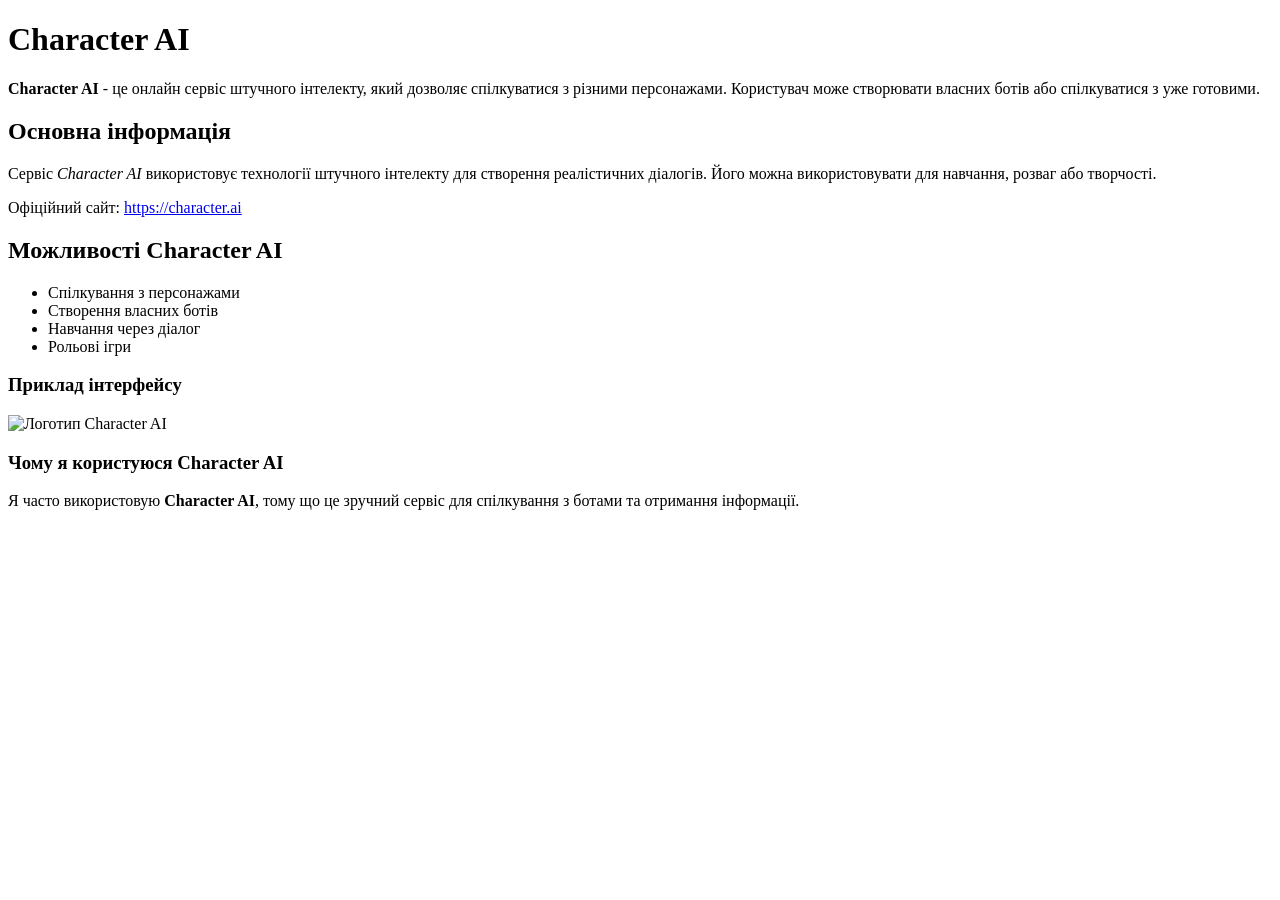
==== templates/CharacterAI.html @ dfeb106b "I made practical work 1 - wrote first html file" ====
<!DOCTYPE html>
<html lang="uk">
<head>
<meta charset="UTF-8">
<meta name="viewport" content="width=device-width, initial-scale=1.0">
<title>Character AI - Програмний продукт</title>
</head>

<body>

<div>

<div>
<h1>Character AI</h1>

<p>
<b>Character AI</b> - це онлайн сервіс штучного інтелекту, який дозволяє
спілкуватися з різними персонажами. Користувач може створювати власних
ботів або спілкуватися з уже готовими.
</p>
</div>


<div>
<h2>Основна інформація</h2>

<p>
Сервіс <i>Character AI</i> використовує технології штучного інтелекту
для створення реалістичних діалогів. Його можна використовувати для
навчання, розваг або творчості.
</p>

<p>
Офіційний сайт:
<a href="https://character.ai" target="_blank">
https://character.ai
</a>
</p>
</div>


<div>
<h2>Можливості Character AI</h2>

<ul>
<li>Спілкування з персонажами</li>
<li>Створення власних ботів</li>
<li>Навчання через діалог</li>
<li>Рольові ігри</li>
</ul>
</div>


<div>
<h3>Приклад інтерфейсу</h3>

<img src="https://encrypted-tbn0.gstatic.com/images?q=tbn:ANd9GcStigmirhbvZqI-ZvjhUs0ztf9SiREyzCLTjA&s"
alt="Логотип Character AI"
width="300">
</div>


<div>
<h3>Чому я користуюся Character AI</h3>

<p>
Я часто використовую <b>Character AI</b>, тому що це зручний сервіс
для спілкування з ботами та отримання інформації.
</p>
</div>

</div>

</body>
</html>
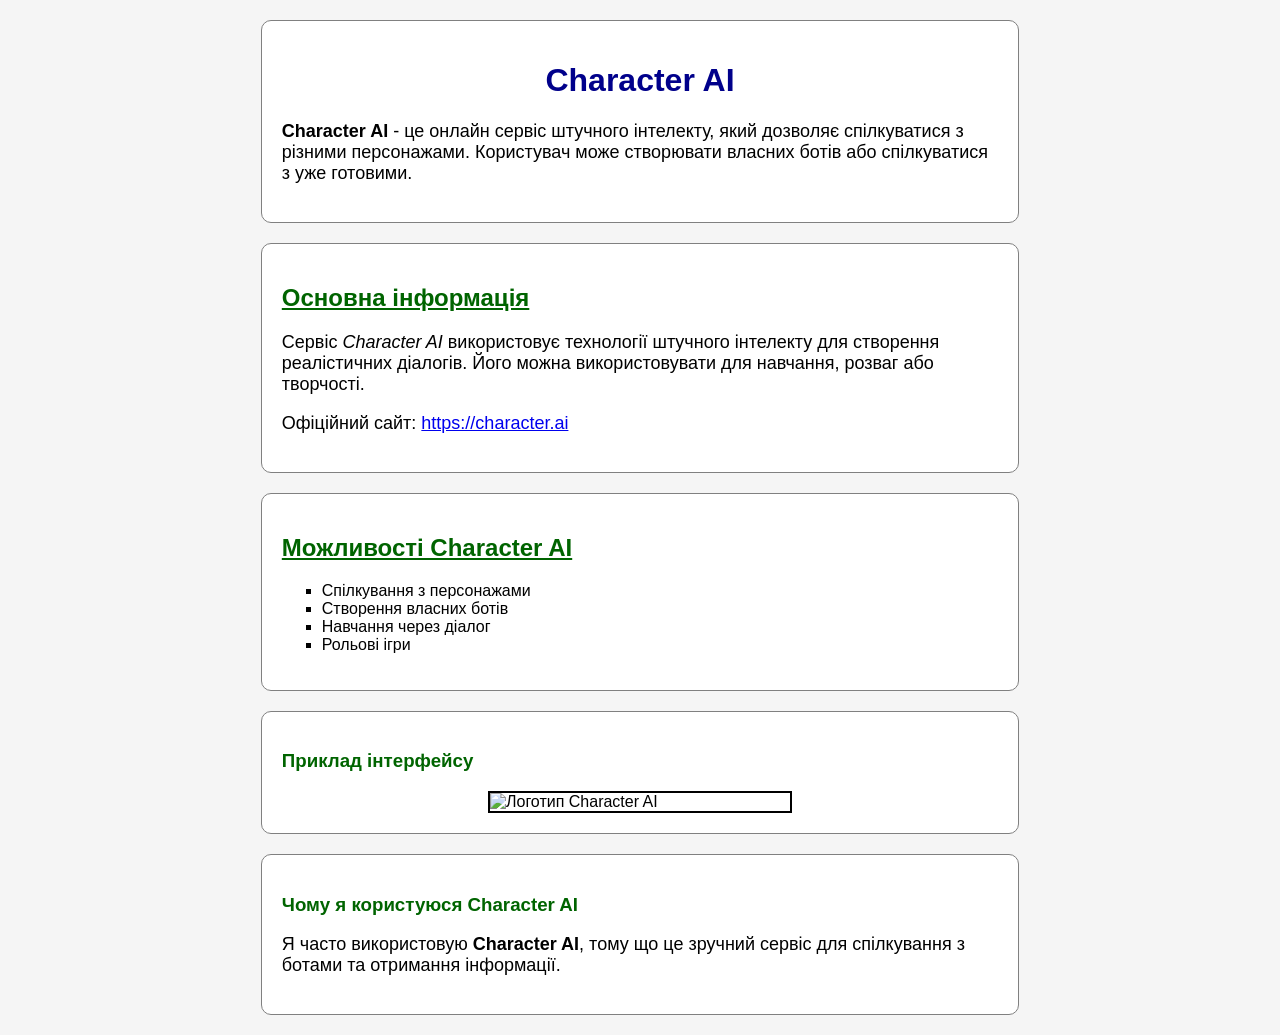
==== commit 7f25271d: "p-work-2" ====
--- a/templates/CharacterAI.html
+++ b/templates/CharacterAI.html
@@ -4,14 +4,34 @@
 <meta charset="UTF-8">
 <meta name="viewport" content="width=device-width, initial-scale=1.0">
 <title>Character AI - Програмний продукт</title>
+
+<link rel="stylesheet" href="style.css"> <!-- зовнішній CSS -->
+
+<style>
+/* внутрішньій CSS */
+
+h1 {
+    text-align: center;
+}
+
+.section p {
+    font-size: 18px;
+}
+
+img[alt] {
+    border: 2px solid black;
+}
+
+</style>
+
 </head>
 
 <body>
 
-<div>
+<div id="container">
 
-<div>
-<h1>Character AI</h1>
+<div class="section">
+<h1 style="color: darkblue;">Character AI</h1> <!-- лінійний CSS -->
 
 <p>
 <b>Character AI</b> - це онлайн сервіс штучного інтелекту, який дозволяє
@@ -21,7 +41,7 @@
 </div>
 
 
-<div>
+<div class="section">
 <h2>Основна інформація</h2>
 
 <p>
@@ -39,7 +59,7 @@
 </div>
 
 
-<div>
+<div class="section">
 <h2>Можливості Character AI</h2>
 
 <ul>
@@ -51,7 +71,7 @@
 </div>
 
 
-<div>
+<div class="section">
 <h3>Приклад інтерфейсу</h3>
 
 <img src="https://encrypted-tbn0.gstatic.com/images?q=tbn:ANd9GcStigmirhbvZqI-ZvjhUs0ztf9SiREyzCLTjA&s"
@@ -60,7 +80,7 @@
 </div>
 
 
-<div>
+<div class="section">
 <h3>Чому я користуюся Character AI</h3>
 
 <p>
--- a/templates/style.css
+++ b/templates/style.css
@@ -0,0 +1,114 @@
+/* формат. тексту: */
+
+body {
+    font-family: Arial, sans-serif;
+    background-color: #f5f5f5;
+}
+
+h2, h3 {
+    color: darkgreen;
+}
+
+/* декор. оформленя */
+
+.section {
+    background-color: white;
+    border: 1px solid gray;
+    border-radius: 10px;
+}
+
+/* розміри, відступи */
+
+#container {
+    width: 80%;
+    margin: auto;
+}
+
+.section {
+    padding: 20px;
+    margin: 20px 0;
+}
+
+/* керування потоком документа */
+
+ul li {
+    list-style-type: square;
+}
+
+/* позиціонування */
+
+img {
+    display: block;
+    margin: auto;
+}
+
+/* комбінований селектор */
+
+.section h2 {
+    text-decoration: underline;
+}
+
+/* анімація */
+
+h1 {
+    animation: fade 3s infinite alternate;
+}
+
+@keyframes fade {
+    from {opacity: 0.5;}
+    to {opacity: 1;}
+}
+
+
+/* Extra small devices (phones, 600px and down) */
+@media only screen and (max-width: 600px) {
+
+#container {
+    width: 95%;
+}
+
+img {
+    width: 100%;
+}
+
+}
+
+
+/* Small devices (600px and up) */
+@media only screen and (min-width: 600px) {
+
+#container {
+    width: 90%;
+}
+
+}
+
+
+/* Medium devices (768px and up) */
+@media only screen and (min-width: 768px) {
+
+#container {
+    width: 80%;
+}
+
+}
+
+
+/* Large devices (992px and up) */
+@media only screen and (min-width: 992px) {
+
+#container {
+    width: 70%;
+}
+
+}
+
+
+/* Extra large devices (1200px and up) */
+@media only screen and (min-width: 1200px) {
+
+#container {
+    width: 60%;
+}
+
+}
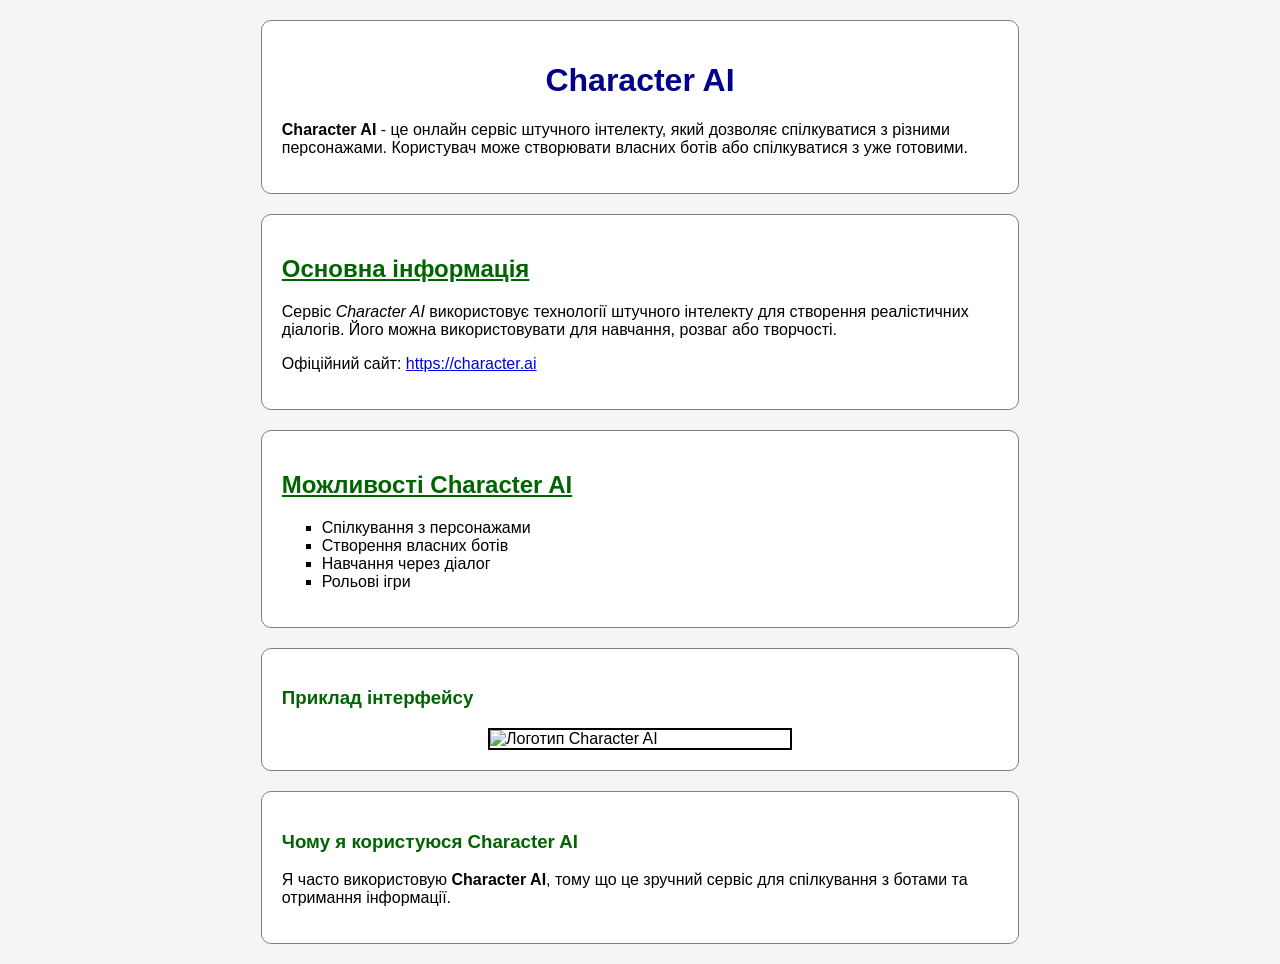
==== commit c96c7bfb: "p-work-2" ====
--- a/templates/CharacterAI.html
+++ b/templates/CharacterAI.html
@@ -5,21 +5,101 @@
 <meta name="viewport" content="width=device-width, initial-scale=1.0">
 <title>Character AI - Програмний продукт</title>
 
-<link rel="stylesheet" href="style.css"> <!-- зовнішній CSS -->
+<style>
+/* внутрішній CSS */
 
-<style>
-/* внутрішньій CSS */
+/* форматування тексту */
+body {
+    font-family: Arial, sans-serif;
+    background-color: #f5f5f5;
+}
 
 h1 {
     text-align: center;
+    animation: fade 3s infinite alternate;
 }
 
-.section p {
-    font-size: 18px;
+h2, h3 {
+    color: darkgreen;
 }
 
-img[alt] {
+/* декоративне оформлення */
+.section {
+    background-color: white;
+    border: 1px solid gray;
+    border-radius: 10px;
+}
+
+/* розміри і відступи */
+#container {
+    width: 80%;
+    margin: auto;
+}
+
+.section {
+    padding: 20px;
+    margin: 20px 0;
+}
+
+/* керування потоком документа */
+ul li {
+    list-style-type: square;
+}
+
+/* позиціонування */
+img {
+    display: block;
+    margin: auto;
     border: 2px solid black;
+}
+
+/* комбінований селектор */
+.section h2 {
+    text-decoration: underline;
+}
+
+/* анімація */
+@keyframes fade {
+    from {opacity: 0.5;}
+    to {opacity: 1;}
+}
+
+/* Extra small devices (phones, 600px and down) */
+@media only screen and (max-width: 600px) {
+    #container {
+        width: 95%;
+    }
+    img {
+        width: 100%;
+    }
+}
+
+/* Small devices (600px and up) */
+@media only screen and (min-width: 600px) {
+    #container {
+        width: 90%;
+    }
+}
+
+/* Medium devices (768px and up) */
+@media only screen and (min-width: 768px) {
+    #container {
+        width: 80%;
+    }
+}
+
+/* Large devices (992px and up) */
+@media only screen and (min-width: 992px) {
+    #container {
+        width: 70%;
+    }
+}
+
+/* Extra large devices (1200px and up) */
+@media only screen and (min-width: 1200px) {
+    #container {
+        width: 60%;
+    }
 }
 
 </style>
@@ -40,7 +120,6 @@
 </p>
 </div>
 
-
 <div class="section">
 <h2>Основна інформація</h2>
 
@@ -58,7 +137,6 @@
 </p>
 </div>
 
-
 <div class="section">
 <h2>Можливості Character AI</h2>
 
@@ -70,7 +148,6 @@
 </ul>
 </div>
 
-
 <div class="section">
 <h3>Приклад інтерфейсу</h3>
 
@@ -78,7 +155,6 @@
 alt="Логотип Character AI"
 width="300">
 </div>
-
 
 <div class="section">
 <h3>Чому я користуюся Character AI</h3>
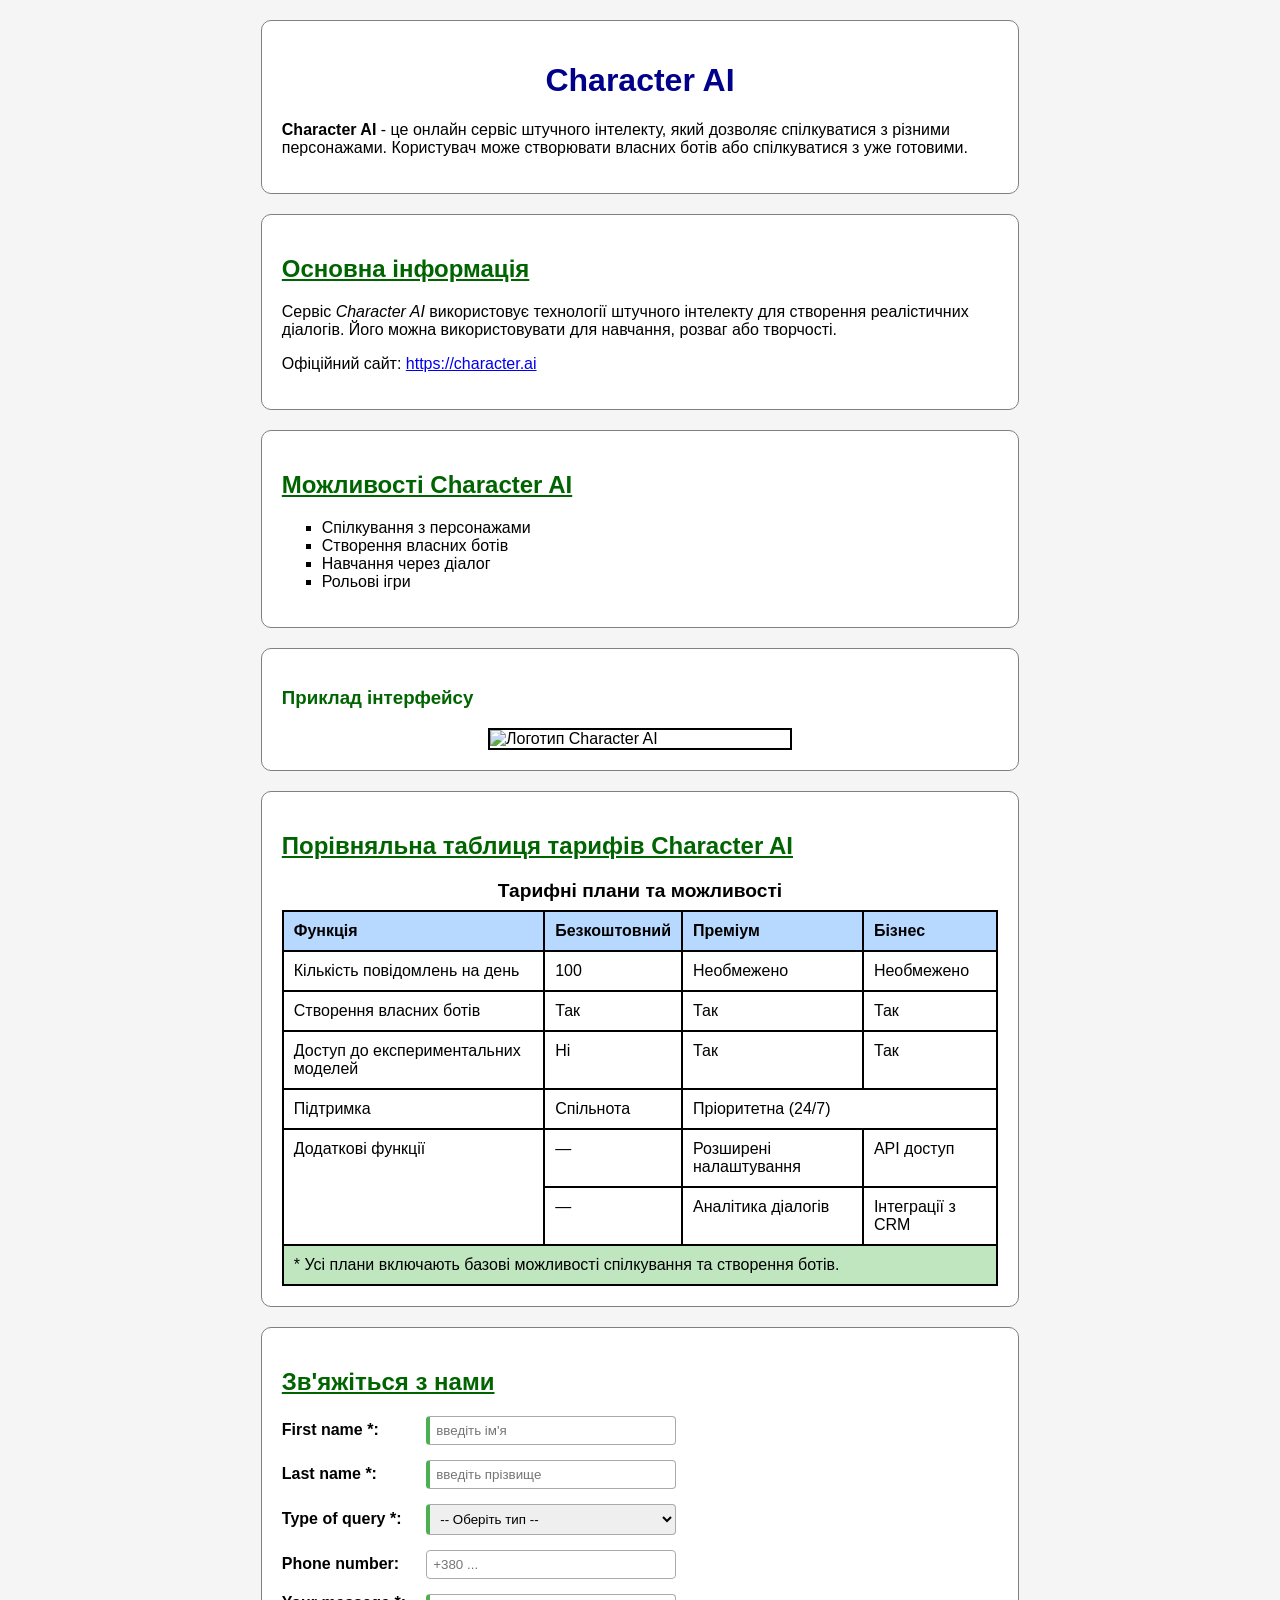
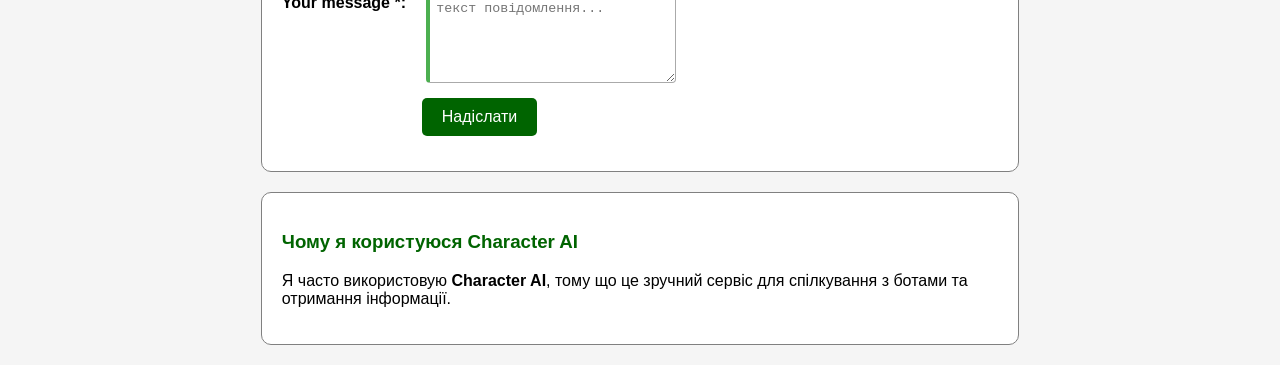
==== commit 5373ba7f: "p-work-3" ====
--- a/templates/CharacterAI.html
+++ b/templates/CharacterAI.html
@@ -64,7 +64,84 @@
     to {opacity: 1;}
 }
 
-/* Extra small devices (phones, 600px and down) */
+/* ---------- Стилі для таблиці ---------- */
+table {
+    width: 100%;
+    border-collapse: collapse;
+    border: 2px solid black;
+}
+
+th, td {
+    border: 2px solid black;
+    padding: 10px;
+    text-align: left;
+    vertical-align: top;
+}
+
+thead {
+    background-color: #b8d9ff; /* світло-блакитний */
+}
+
+tfoot {
+    background-color: #c0e6c0; /* світло-зелений */
+}
+
+caption {
+    font-weight: bold;
+    margin-bottom: 8px;
+    font-size: 1.2em;
+}
+
+/* контейнер для горизонтального скролу таблиці на мобільних */
+.table-container {
+    overflow-x: auto;
+}
+
+/* ---------- Стилі для форми ---------- */
+.form-group {
+    margin-bottom: 15px;
+}
+
+form label {
+    display: inline-block;
+    width: 140px;
+    font-weight: bold;
+}
+
+form input, form select, form textarea {
+    padding: 6px;
+    border: 1px solid #aaa;
+    border-radius: 4px;
+    width: 250px;
+    box-sizing: border-box;
+}
+
+form textarea {
+    vertical-align: top;
+    resize: vertical;
+}
+
+form button {
+    background-color: darkgreen;
+    color: white;
+    padding: 10px 20px;
+    border: none;
+    border-radius: 5px;
+    font-size: 1em;
+    cursor: pointer;
+    margin-left: 140px; /* вирівнювання з полями */
+}
+
+form button:hover {
+    background-color: #006400;
+}
+
+/* невелике підсвічування обов'язкових полів */
+input:required, select:required, textarea:required {
+    border-left: 4px solid #4CAF50;
+}
+
+/* адаптація для дуже малих екранів */
 @media only screen and (max-width: 600px) {
     #container {
         width: 95%;
@@ -72,6 +149,18 @@
     img {
         width: 100%;
     }
+    form label {
+        display: block;
+        width: auto;
+        margin-bottom: 4px;
+    }
+    form input, form select, form textarea {
+        width: 100%;
+    }
+    form button {
+        margin-left: 0;
+        width: 100%;
+    }
 }
 
 /* Small devices (600px and up) */
@@ -110,6 +199,7 @@
 
 <div id="container">
 
+<!-- Існуючий блок (опис) -->
 <div class="section">
 <h1 style="color: darkblue;">Character AI</h1> <!-- лінійний CSS -->
 
@@ -156,6 +246,104 @@
 width="300">
 </div>
 
+<!-- НОВИЙ БЛОК: Таблиця про продукт -->
+<div class="section">
+    <h2>Порівняльна таблиця тарифів Character AI</h2>
+    <div class="table-container">
+        <table>
+            <caption>Тарифні плани та можливості</caption>
+            <thead>
+                <tr>
+                    <th>Функція</th>
+                    <th>Безкоштовний</th>
+                    <th>Преміум</th>
+                    <th>Бізнес</th>
+                </tr>
+            </thead>
+            <tbody>
+                <tr>
+                    <td>Кількість повідомлень на день</td>
+                    <td>100</td>
+                    <td>Необмежено</td>
+                    <td>Необмежено</td>
+                </tr>
+                <tr>
+                    <td>Створення власних ботів</td>
+                    <td>Так</td>
+                    <td>Так</td>
+                    <td>Так</td>
+                </tr>
+                <tr>
+                    <td>Доступ до експериментальних моделей</td>
+                    <td>Ні</td>
+                    <td>Так</td>
+                    <td>Так</td>
+                </tr>
+                <tr>
+                    <td>Підтримка</td>
+                    <td>Спільнота</td>
+                    <!-- об'єднання двох колонок (colspan) -->
+                    <td colspan="2">Пріоритетна (24/7)</td>
+                </tr>
+                <!-- Рядок з об'єднанням по вертикалі (rowspan) -->
+                <tr>
+                    <td rowspan="2">Додаткові функції</td>
+                    <td>—</td>
+                    <td>Розширені налаштування</td>
+                    <td>API доступ</td>
+                </tr>
+                <tr>
+                    <td>—</td>
+                    <td>Аналітика діалогів</td>
+                    <td>Інтеграції з CRM</td>
+                </tr>
+            </tbody>
+            <tfoot>
+                <tr>
+                    <td colspan="4">* Усі плани включають базові можливості спілкування та створення ботів.</td>
+                </tr>
+            </tfoot>
+        </table>
+    </div>
+</div>
+
+<!-- НОВИЙ БЛОК: Веб-форма -->
+<div class="section">
+    <h2>Зв'яжіться з нами</h2>
+    <form action="#" method="post">
+        <div class="form-group">
+            <label for="firstname">First name *:</label>
+            <input type="text" id="firstname" name="firstname" required minlength="3" placeholder="введіть ім'я">
+        </div>
+        <div class="form-group">
+            <label for="lastname">Last name *:</label>
+            <input type="text" id="lastname" name="lastname" required minlength="3" placeholder="введіть прізвище">
+        </div>
+        <div class="form-group">
+            <label for="query">Type of query *:</label>
+            <select id="query" name="query" required>
+                <option value="">-- Оберіть тип --</option>
+                <option value="general">Загальне питання</option>
+                <option value="support">Технічна підтримка</option>
+                <option value="collab">Співпраця</option>
+                <option value="other">Інше</option>
+            </select>
+        </div>
+        <div class="form-group">
+            <label for="phone">Phone number:</label>
+            <input type="tel" id="phone" name="phone" placeholder="+380 ...">
+        </div>
+        <div class="form-group">
+            <label for="message">Your message *:</label>
+            <textarea id="message" name="message" rows="5" required placeholder="текст повідомлення..."></textarea>
+        </div>
+        <div class="form-group">
+            <button type="submit">Надіслати</button>
+        </div>
+    </form>
+</div>
+
+<!-- Існуючий останній блок (причина використання) -->
 <div class="section">
 <h3>Чому я користуюся Character AI</h3>
 
@@ -165,7 +353,7 @@
 </p>
 </div>
 
-</div>
+</div> <!-- #container -->
 
 </body>
 </html>
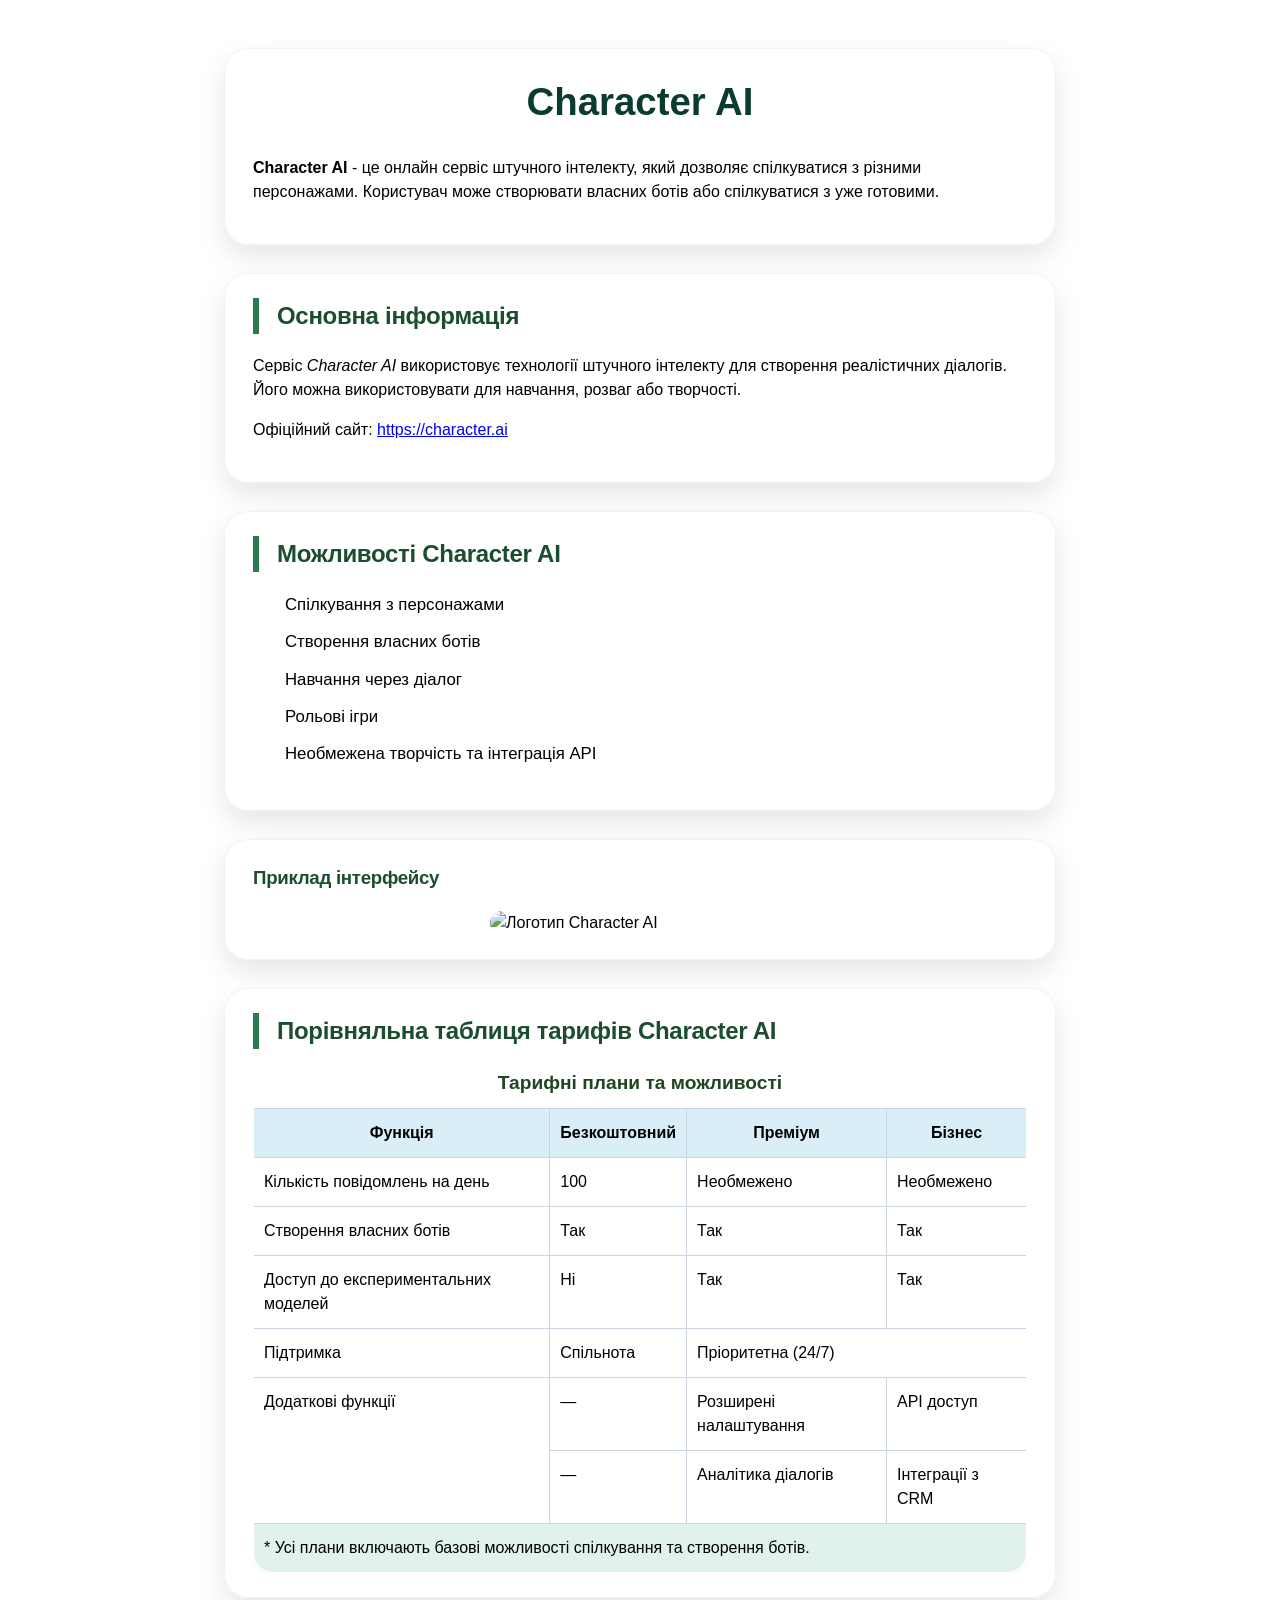
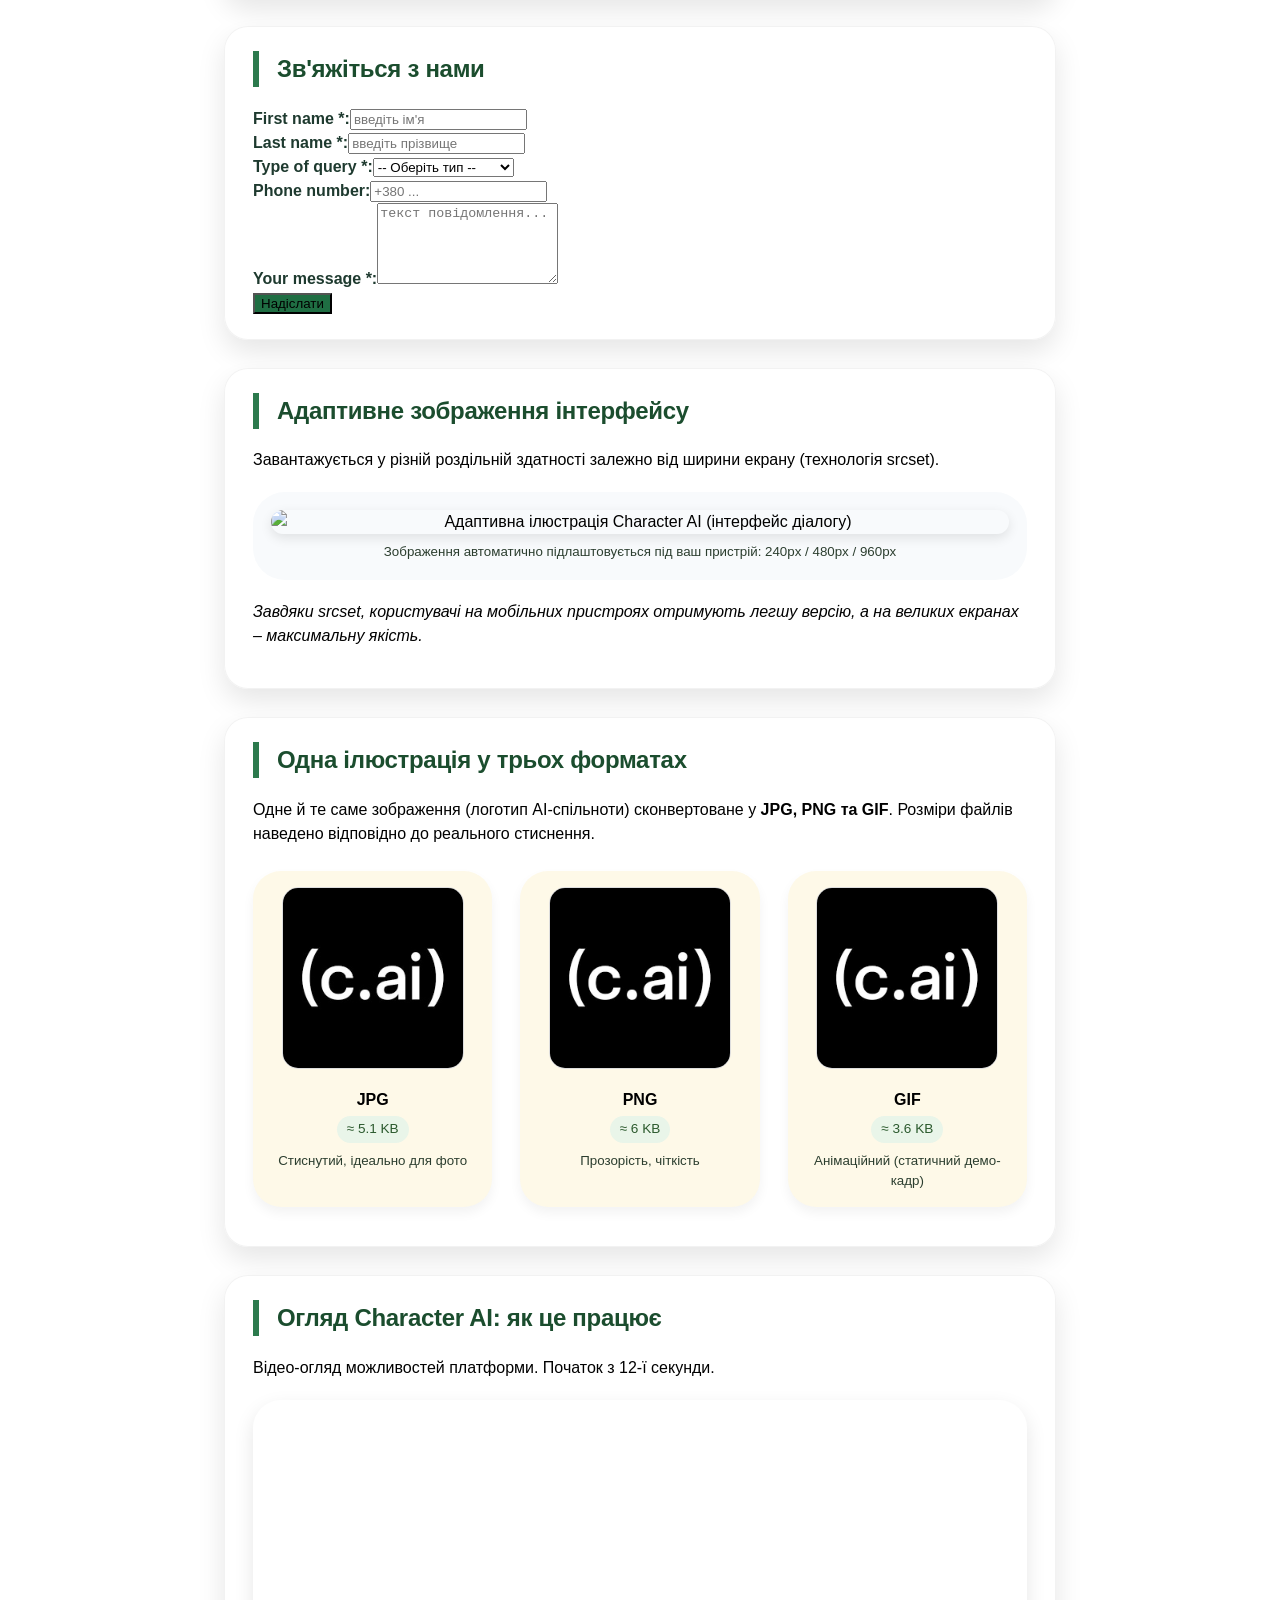
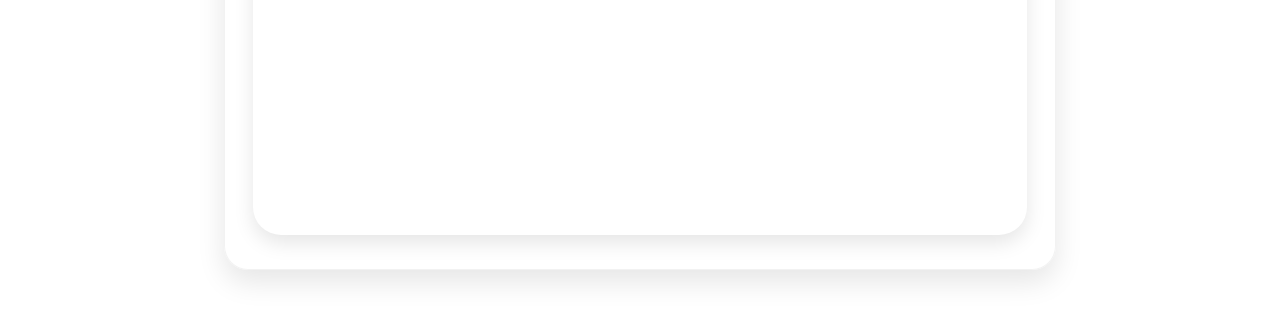
==== commit f1b7c79d: "p-work-4" ====
--- a/templates/CharacterAI.html
+++ b/templates/CharacterAI.html
@@ -2,358 +2,377 @@
 <html lang="uk">
 <head>
 <meta charset="UTF-8">
-<meta name="viewport" content="width=device-width, initial-scale=1.0">
-<title>Character AI - Програмний продукт</title>
+<meta name="viewport" content="width=device-width, initial-scale=1.0, user-scalable=yes">
+<title>Character AI - мультимедійний огляд продукту</title>
 
 <style>
-/* внутрішній CSS */
-
-/* форматування тексту */
 body {
-    font-family: Arial, sans-serif;
-    background-color: #f5f5f5;
+    font-family: 'Segoe UI', Roboto, 'Helvetica Neue', sans-serif;
+    margin: 0;
+    padding: 20px 0;
+    line-height: 1.5;
+}
+
+#container {
+    width: 80%;
+    margin: 0 auto;
+    backdrop-filter: blur(0px);
+}
+
+.section {
+    background-color: rgba(255, 255, 255, 0.94);
+    border-radius: 24px;
+    box-shadow: 0 12px 28px rgba(0, 0, 0, 0.1);
+    padding: 24px 28px;
+    margin: 28px 0;
+    transition: transform 0.2s ease, box-shadow 0.2s;
+    border: 1px solid rgba(0, 0, 0, 0.05);
+}
+
+.section:hover {
+    box-shadow: 0 20px 32px rgba(0, 0, 0, 0.12);
 }
 
 h1 {
     text-align: center;
     animation: fade 3s infinite alternate;
+    font-size: 2.4rem;
+    margin-top: 0;
+    color: #0a2f44;
 }
 
 h2, h3 {
-    color: darkgreen;
-}
-
-/* декоративне оформлення */
-.section {
-    background-color: white;
-    border: 1px solid gray;
-    border-radius: 10px;
-}
-
-/* розміри і відступи */
-#container {
-    width: 80%;
-    margin: auto;
-}
-
-.section {
-    padding: 20px;
+    color: #1b4d2e;
+    margin-top: 0;
+    letter-spacing: -0.3px;
+}
+
+h2 {
+    border-left: 6px solid #2c7a4d;
+    padding-left: 18px;
+}
+
+@keyframes fade {
+    from { opacity: 0.6; text-shadow: 0 0 0px rgba(0,0,0,0.1); }
+    to { opacity: 1; text-shadow: 0 2px 4px rgba(0,0,0,0.2); }
+}
+
+.section ul {
+    list-style: none;
+    padding-left: 0;
     margin: 20px 0;
 }
 
-/* керування потоком документа */
-ul li {
-    list-style-type: square;
-}
-
-/* позиціонування */
+.section ul li {
+    position: relative;
+    padding-left: 32px;
+    margin-bottom: 12px;
+    font-size: 1.05rem;
+}
+
+.section ul li::before {
+    content: "";
+    position: absolute;
+    left: 0;
+    top: 2px;
+    width: 22px;
+    height: 22px;
+    background-image: url('https://cdn-icons-png.flaticon.com/512/190/190411.png');
+    background-size: contain;
+    background-repeat: no-repeat;
+    background-position: center;
+    filter: drop-shadow(0 1px 1px rgba(0,0,0,0.1));
+}
+
 img {
-    display: block;
-    margin: auto;
-    border: 2px solid black;
-}
-
-/* комбінований селектор */
-.section h2 {
-    text-decoration: underline;
-}
-
-/* анімація */
-@keyframes fade {
-    from {opacity: 0.5;}
-    to {opacity: 1;}
-}
-
-/* ---------- Стилі для таблиці ---------- */
+    max-width: 100%;
+    height: auto;
+    border-radius: 16px;
+    animation: fadeInImage 0.6s cubic-bezier(0.2, 0.9, 0.4, 1.1);
+}
+
+@keyframes fadeInImage {
+    from {
+        opacity: 0;
+        transform: scale(0.97);
+    }
+    to {
+        opacity: 1;
+        transform: scale(1);
+    }
+}
+
 table {
     width: 100%;
     border-collapse: collapse;
-    border: 2px solid black;
+    border: 1px solid #cbd5e1;
+    border-radius: 20px;
+    overflow: hidden;
+    box-shadow: 0 1px 3px rgba(0,0,0,0.05);
 }
 
 th, td {
-    border: 2px solid black;
-    padding: 10px;
-    text-align: left;
+    border: 1px solid #cbd5e1;
+    padding: 12px 10px;
     vertical-align: top;
 }
 
 thead {
-    background-color: #b8d9ff; /* світло-блакитний */
+    background-color: #d9eef7;
 }
 
 tfoot {
-    background-color: #c0e6c0; /* світло-зелений */
+    background-color: #e0f2e9;
 }
 
 caption {
     font-weight: bold;
-    margin-bottom: 8px;
-    font-size: 1.2em;
-}
-
-/* контейнер для горизонтального скролу таблиці на мобільних */
-.table-container {
-    overflow-x: auto;
-}
-
-/* ---------- Стилі для форми ---------- */
-.form-group {
-    margin-bottom: 15px;
+    font-size: 1.2rem;
+    margin-bottom: 10px;
+    color: #1e4620;
 }
 
 form label {
+    font-weight: 600;
+    color: #1e3a2f;
+}
+form button {
+    background-color: #1f6e43;
+    transition: 0.2s;
+}
+form button:hover {
+    background-color: #0f4a2e;
+    transform: scale(1.02);
+}
+
+@media only screen and (max-width: 600px) {
+    #container { width: 94%; }
+    .section { padding: 18px; }
+    h1 { font-size: 1.8rem; }
+    form label { display: block; width: auto; margin-bottom: 5px; }
+    form input, form select, form textarea { width: 100%; }
+    form button { margin-left: 0; width: 100%; }
+    th, td { padding: 8px 6px; font-size: 0.85rem; }
+}
+
+@media only screen and (min-width: 600px) {
+    #container { width: 90%; }
+}
+@media only screen and (min-width: 768px) {
+    #container { width: 85%; }
+}
+@media only screen and (min-width: 992px) {
+    #container { width: 75%; }
+}
+@media only screen and (min-width: 1200px) {
+    #container { width: 65%; }
+}
+
+.format-gallery {
+    display: flex;
+    flex-wrap: wrap;
+    gap: 28px;
+    justify-content: space-between;
+    margin: 25px 0 15px;
+    text-align: center;
+}
+.format-card {
+    flex: 1;
+    min-width: 180px;
+    background: #fef9e8;
+    border-radius: 28px;
+    padding: 16px 12px;
+    transition: all 0.2s;
+    box-shadow: 0 6px 12px rgba(0,0,0,0.05);
+}
+.format-card img {
+    border-radius: 16px;
+    border: 1px solid #ddd;
+    background: white;
+    max-height: 180px;
+    object-fit: contain;
+}
+.format-card p {
+    margin: 12px 0 4px;
+    font-weight: 600;
+}
+.file-size {
+    font-size: 0.85rem;
+    color: #2c5a2e;
+    background: #e9f5e9;
     display: inline-block;
-    width: 140px;
-    font-weight: bold;
-}
-
-form input, form select, form textarea {
-    padding: 6px;
-    border: 1px solid #aaa;
-    border-radius: 4px;
-    width: 250px;
-    box-sizing: border-box;
-}
-
-form textarea {
-    vertical-align: top;
-    resize: vertical;
-}
-
-form button {
-    background-color: darkgreen;
-    color: white;
-    padding: 10px 20px;
+    padding: 3px 10px;
+    border-radius: 40px;
+}
+
+.video-wrapper {
+    position: relative;
+    padding-bottom: 56.25%;
+    height: 0;
+    overflow: hidden;
+    border-radius: 28px;
+    margin: 20px 0 10px;
+    box-shadow: 0 8px 20px rgba(0,0,0,0.1);
+}
+.video-wrapper iframe {
+    position: absolute;
+    top: 0;
+    left: 0;
+    width: 100%;
+    height: 100%;
+    border-radius: 28px;
     border: none;
-    border-radius: 5px;
-    font-size: 1em;
-    cursor: pointer;
-    margin-left: 140px; /* вирівнювання з полями */
-}
-
-form button:hover {
-    background-color: #006400;
-}
-
-/* невелике підсвічування обов'язкових полів */
-input:required, select:required, textarea:required {
-    border-left: 4px solid #4CAF50;
-}
-
-/* адаптація для дуже малих екранів */
-@media only screen and (max-width: 600px) {
-    #container {
-        width: 95%;
-    }
-    img {
-        width: 100%;
-    }
-    form label {
-        display: block;
-        width: auto;
-        margin-bottom: 4px;
-    }
-    form input, form select, form textarea {
-        width: 100%;
-    }
-    form button {
-        margin-left: 0;
-        width: 100%;
-    }
-}
-
-/* Small devices (600px and up) */
-@media only screen and (min-width: 600px) {
-    #container {
-        width: 90%;
-    }
-}
-
-/* Medium devices (768px and up) */
-@media only screen and (min-width: 768px) {
-    #container {
-        width: 80%;
-    }
-}
-
-/* Large devices (992px and up) */
-@media only screen and (min-width: 992px) {
-    #container {
-        width: 70%;
-    }
-}
-
-/* Extra large devices (1200px and up) */
-@media only screen and (min-width: 1200px) {
-    #container {
-        width: 60%;
-    }
-}
-
+}
+
+.responsive-img-box {
+    text-align: center;
+    background: #f8fafc;
+    padding: 18px;
+    border-radius: 32px;
+    margin: 20px 0;
+}
+.responsive-img-box img {
+    max-width: 100%;
+    border-radius: 24px;
+    box-shadow: 0 4px 12px rgba(0,0,0,0.1);
+}
+small {
+    display: block;
+    margin-top: 8px;
+    color: #2c3e2f;
+}
+
+.centered-text {
+    text-align: center;
+}
+hr {
+    margin: 20px 0;
+    border: 0;
+    height: 2px;
+    background: linear-gradient(90deg, transparent, #2c7a4d, transparent);
+}
 </style>
-
 </head>
-
 <body>
 
 <div id="container">
 
-<!-- Існуючий блок (опис) -->
-<div class="section">
-<h1 style="color: darkblue;">Character AI</h1> <!-- лінійний CSS -->
-
-<p>
-<b>Character AI</b> - це онлайн сервіс штучного інтелекту, який дозволяє
-спілкуватися з різними персонажами. Користувач може створювати власних
-ботів або спілкуватися з уже готовими.
-</p>
+    <div class="section">
+        <h1 style="color: #0b3b2f;">Character AI</h1>
+        <p><b>Character AI</b> - це онлайн сервіс штучного інтелекту, який дозволяє спілкуватися з різними персонажами. Користувач може створювати власних ботів або спілкуватися з уже готовими.</p>
+    </div>
+
+    <div class="section">
+        <h2>Основна інформація</h2>
+        <p>Сервіс <i>Character AI</i> використовує технології штучного інтелекту для створення реалістичних діалогів. Його можна використовувати для навчання, розваг або творчості.</p>
+        <p>Офіційний сайт: <a href="https://character.ai" target="_blank" rel="noopener">https://character.ai</a></p>
+    </div>
+
+    <div class="section">
+        <h2>Можливості Character AI</h2>
+        <ul>
+            <li>Спілкування з персонажами</li>
+            <li>Створення власних ботів</li>
+            <li>Навчання через діалог</li>
+            <li>Рольові ігри</li>
+            <li>Необмежена творчість та інтеграція API</li>
+        </ul>
+    </div>
+
+    <div class="section">
+        <h3>Приклад інтерфейсу</h3>
+        <img src="https://encrypted-tbn0.gstatic.com/images?q=tbn:ANd9GcStigmirhbvZqI-ZvjhUs0ztf9SiREyzCLTjA&s" alt="Логотип Character AI" width="300" style="display:block; margin:auto; border-radius: 20px;">
+    </div>
+
+    <div class="section">
+        <h2>Порівняльна таблиця тарифів Character AI</h2>
+        <div class="table-container" style="overflow-x: auto;">
+            <table>
+                <caption>Тарифні плани та можливості</caption>
+                <thead>
+                    <tr><th>Функція</th><th>Безкоштовний</th><th>Преміум</th><th>Бізнес</th></tr>
+                </thead>
+                <tbody>
+                    <tr><td>Кількість повідомлень на день</td><td>100</td><td>Необмежено</td><td>Необмежено</td></tr>
+                    <tr><td>Створення власних ботів</td><td>Так</td><td>Так</td><td>Так</td></tr>
+                    <tr><td>Доступ до експериментальних моделей</td><td>Ні</td><td>Так</td><td>Так</td></tr>
+                    <tr><td>Підтримка</td><td>Спільнота</td><td colspan="2">Пріоритетна (24/7)</td></tr>
+                    <tr><td rowspan="2">Додаткові функції</td><td>—</td><td>Розширені налаштування</td><td>API доступ</td></tr>
+                    <tr><td>—</td><td>Аналітика діалогів</td><td>Інтеграції з CRM</td></tr>
+                </tbody>
+                <tfoot><tr><td colspan="4">* Усі плани включають базові можливості спілкування та створення ботів.</td></tr></tfoot>
+            </table>
+        </div>
+    </div>
+
+    <div class="section">
+        <h2>Зв'яжіться з нами</h2>
+        <form action="#" method="post">
+            <div class="form-group"><label for="firstname">First name *:</label><input type="text" id="firstname" name="firstname" required minlength="3" placeholder="введіть ім'я"></div>
+            <div class="form-group"><label for="lastname">Last name *:</label><input type="text" id="lastname" name="lastname" required minlength="3" placeholder="введіть прізвище"></div>
+            <div class="form-group"><label for="query">Type of query *:</label><select id="query" name="query" required><option value="">-- Оберіть тип --</option><option value="general">Загальне питання</option><option value="support">Технічна підтримка</option><option value="collab">Співпраця</option><option value="other">Інше</option></select></div>
+            <div class="form-group"><label for="phone">Phone number:</label><input type="tel" id="phone" name="phone" placeholder="+380 ..."></div>
+            <div class="form-group"><label for="message">Your message *:</label><textarea id="message" name="message" rows="5" required placeholder="текст повідомлення..."></textarea></div>
+            <div class="form-group"><button type="submit">Надіслати</button></div>
+        </form>
+    </div>
+
+    <div class="section">
+        <h2>Адаптивне зображення інтерфейсу</h2>
+        <p>Завантажується у різній роздільній здатності залежно від ширини екрану (технологія srcset).</p>
+        <div class="responsive-img-box">
+            <img src="https://picsum.photos/id/100/480/320"
+                 srcset="https://picsum.photos/id/100/240/160 240w,
+                         https://picsum.photos/id/100/480/320 480w,
+                         https://picsum.photos/id/100/960/640 960w"
+                 sizes="(max-width: 600px) 240px, (max-width: 992px) 480px, 960px"
+                 alt="Адаптивна ілюстрація Character AI (інтерфейс діалогу)"
+                 loading="lazy"
+                 style="width: 100%; max-width: 960px; margin: 0 auto; display: block;">
+            <small>Зображення автоматично підлаштовується під ваш пристрій: 240px / 480px / 960px</small>
+        </div>
+        <p><em>Завдяки srcset, користувачі на мобільних пристроях отримують легшу версію, а на великих екранах – максимальну якість.</em></p>
+    </div>
+
+    <div class="section">
+        <h2>Одна ілюстрація у трьох форматах</h2>
+        <p>Одне й те саме зображення (логотип AI-спільноти) сконвертоване у <strong>JPG, PNG та GIF</strong>. Розміри файлів наведено відповідно до реального стиснення.</p>
+        <div class="format-gallery">
+            <div class="format-card">
+                <img src="Cai.jpg" alt="Формат JPG">
+                <p>JPG</p>
+                <span class="file-size">≈ 5.1 KB</span>
+                <small style="display:block;">Стиснутий, ідеально для фото</small>
+            </div>
+            <div class="format-card">
+                <img src="Cai.png" alt="Формат PNG">
+                <p>PNG</p>
+                <span class="file-size">≈ 6 KB</span>
+                <small>Прозорість, чіткість</small>
+            </div>
+            <div class="format-card">
+                <img src="Cai.gif" alt="Формат GIF">
+                <p>GIF</p>
+                <span class="file-size">≈ 3.6 KB</span>
+                <small>Анімаційний (статичний демо-кадр)</small>
+            </div>
+        </div>
+    </div>
+
+    <div class="section">
+        <h2>Огляд Character AI: як це працює</h2>
+        <p>Відео-огляд можливостей платформи. Початок з 12-ї секунди.</p>
+        <div class="video-wrapper">
+            <iframe src="https://www.youtube.com/embed/gMaIqdzU_3M?start=12"
+                    title="Character AI - відеоогляд"
+                    frameborder="0"
+                    allow="accelerometer; autoplay; clipboard-write; encrypted-media; gyroscope; picture-in-picture; web-share"
+                    referrerpolicy="strict-origin-when-cross-origin"
+                    allowfullscreen>
+            </iframe>
+        </div>
+    </div>
 </div>
-
-<div class="section">
-<h2>Основна інформація</h2>
-
-<p>
-Сервіс <i>Character AI</i> використовує технології штучного інтелекту
-для створення реалістичних діалогів. Його можна використовувати для
-навчання, розваг або творчості.
-</p>
-
-<p>
-Офіційний сайт:
-<a href="https://character.ai" target="_blank">
-https://character.ai
-</a>
-</p>
-</div>
-
-<div class="section">
-<h2>Можливості Character AI</h2>
-
-<ul>
-<li>Спілкування з персонажами</li>
-<li>Створення власних ботів</li>
-<li>Навчання через діалог</li>
-<li>Рольові ігри</li>
-</ul>
-</div>
-
-<div class="section">
-<h3>Приклад інтерфейсу</h3>
-
-<img src="https://encrypted-tbn0.gstatic.com/images?q=tbn:ANd9GcStigmirhbvZqI-ZvjhUs0ztf9SiREyzCLTjA&s"
-alt="Логотип Character AI"
-width="300">
-</div>
-
-<!-- НОВИЙ БЛОК: Таблиця про продукт -->
-<div class="section">
-    <h2>Порівняльна таблиця тарифів Character AI</h2>
-    <div class="table-container">
-        <table>
-            <caption>Тарифні плани та можливості</caption>
-            <thead>
-                <tr>
-                    <th>Функція</th>
-                    <th>Безкоштовний</th>
-                    <th>Преміум</th>
-                    <th>Бізнес</th>
-                </tr>
-            </thead>
-            <tbody>
-                <tr>
-                    <td>Кількість повідомлень на день</td>
-                    <td>100</td>
-                    <td>Необмежено</td>
-                    <td>Необмежено</td>
-                </tr>
-                <tr>
-                    <td>Створення власних ботів</td>
-                    <td>Так</td>
-                    <td>Так</td>
-                    <td>Так</td>
-                </tr>
-                <tr>
-                    <td>Доступ до експериментальних моделей</td>
-                    <td>Ні</td>
-                    <td>Так</td>
-                    <td>Так</td>
-                </tr>
-                <tr>
-                    <td>Підтримка</td>
-                    <td>Спільнота</td>
-                    <!-- об'єднання двох колонок (colspan) -->
-                    <td colspan="2">Пріоритетна (24/7)</td>
-                </tr>
-                <!-- Рядок з об'єднанням по вертикалі (rowspan) -->
-                <tr>
-                    <td rowspan="2">Додаткові функції</td>
-                    <td>—</td>
-                    <td>Розширені налаштування</td>
-                    <td>API доступ</td>
-                </tr>
-                <tr>
-                    <td>—</td>
-                    <td>Аналітика діалогів</td>
-                    <td>Інтеграції з CRM</td>
-                </tr>
-            </tbody>
-            <tfoot>
-                <tr>
-                    <td colspan="4">* Усі плани включають базові можливості спілкування та створення ботів.</td>
-                </tr>
-            </tfoot>
-        </table>
-    </div>
-</div>
-
-<!-- НОВИЙ БЛОК: Веб-форма -->
-<div class="section">
-    <h2>Зв'яжіться з нами</h2>
-    <form action="#" method="post">
-        <div class="form-group">
-            <label for="firstname">First name *:</label>
-            <input type="text" id="firstname" name="firstname" required minlength="3" placeholder="введіть ім'я">
-        </div>
-        <div class="form-group">
-            <label for="lastname">Last name *:</label>
-            <input type="text" id="lastname" name="lastname" required minlength="3" placeholder="введіть прізвище">
-        </div>
-        <div class="form-group">
-            <label for="query">Type of query *:</label>
-            <select id="query" name="query" required>
-                <option value="">-- Оберіть тип --</option>
-                <option value="general">Загальне питання</option>
-                <option value="support">Технічна підтримка</option>
-                <option value="collab">Співпраця</option>
-                <option value="other">Інше</option>
-            </select>
-        </div>
-        <div class="form-group">
-            <label for="phone">Phone number:</label>
-            <input type="tel" id="phone" name="phone" placeholder="+380 ...">
-        </div>
-        <div class="form-group">
-            <label for="message">Your message *:</label>
-            <textarea id="message" name="message" rows="5" required placeholder="текст повідомлення..."></textarea>
-        </div>
-        <div class="form-group">
-            <button type="submit">Надіслати</button>
-        </div>
-    </form>
-</div>
-
-<!-- Існуючий останній блок (причина використання) -->
-<div class="section">
-<h3>Чому я користуюся Character AI</h3>
-
-<p>
-Я часто використовую <b>Character AI</b>, тому що це зручний сервіс
-для спілкування з ботами та отримання інформації.
-</p>
-</div>
-
-</div> <!-- #container -->
 
 </body>
 </html>
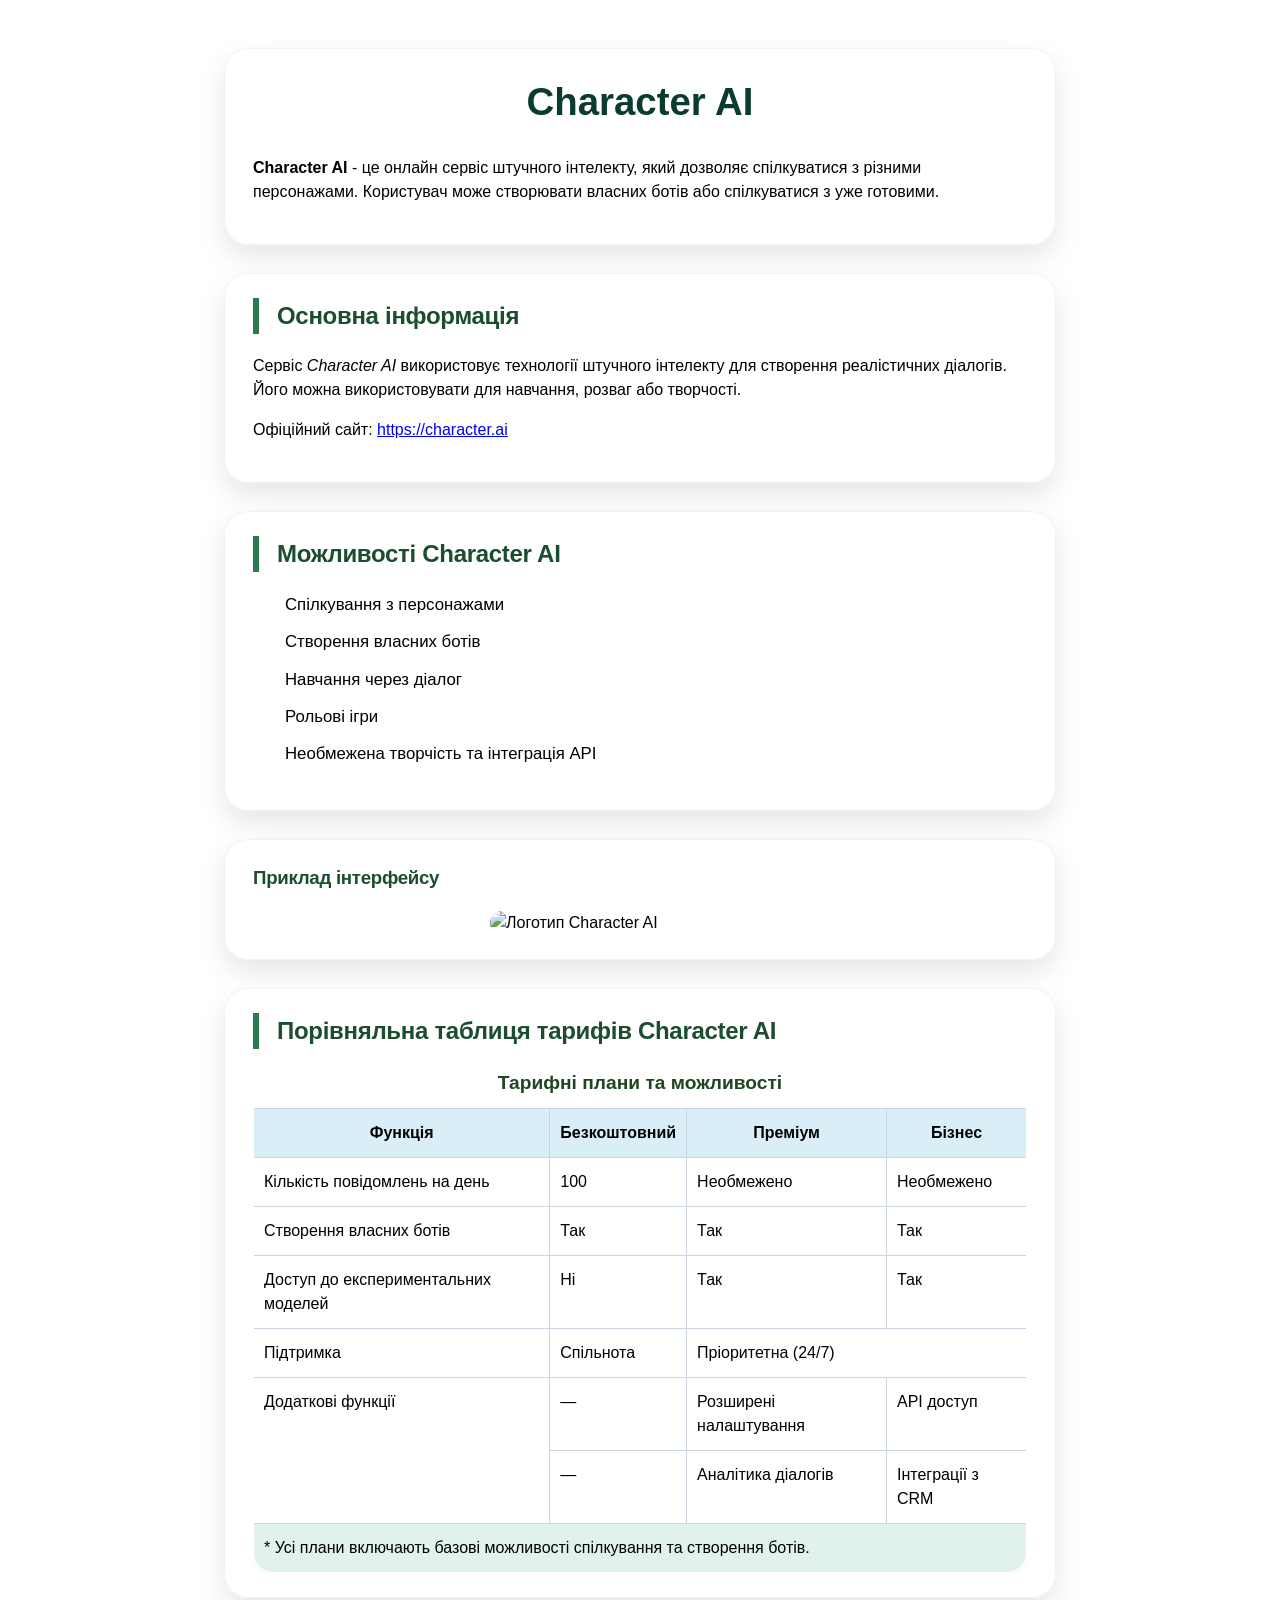
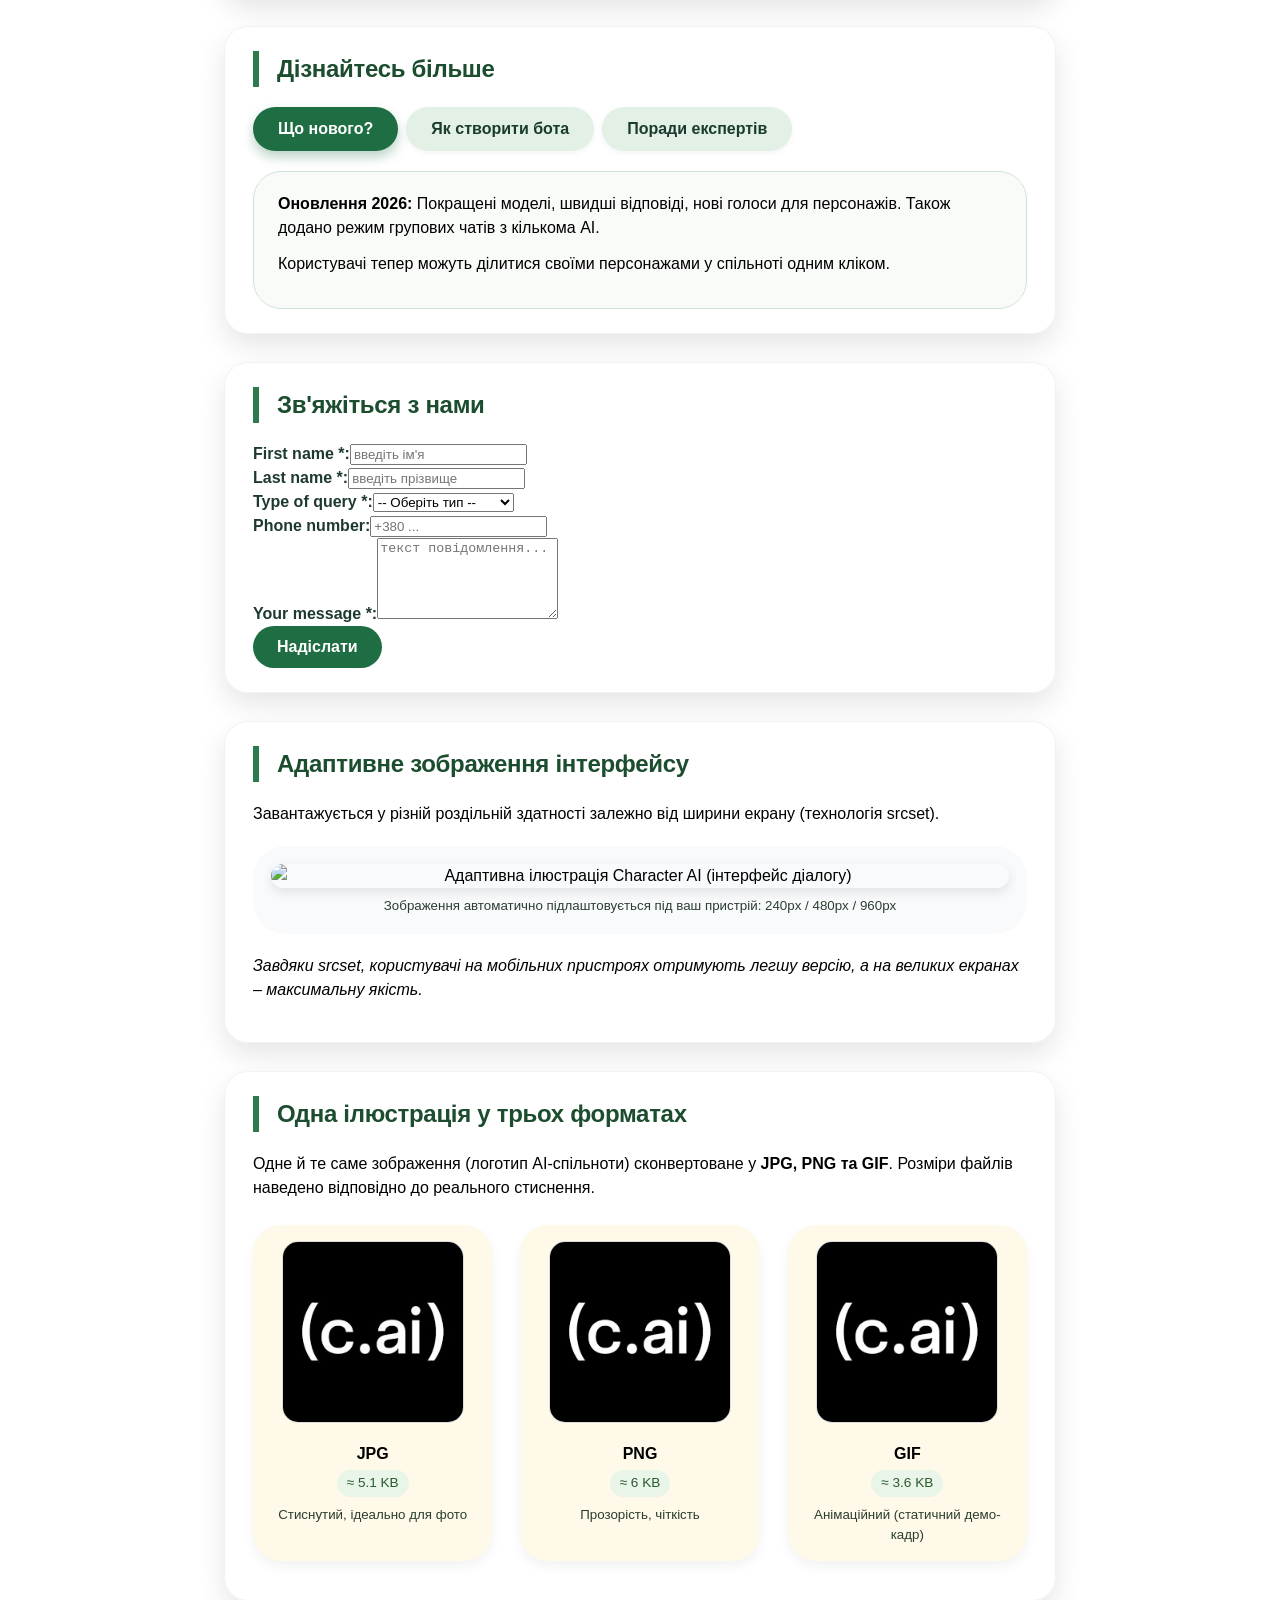
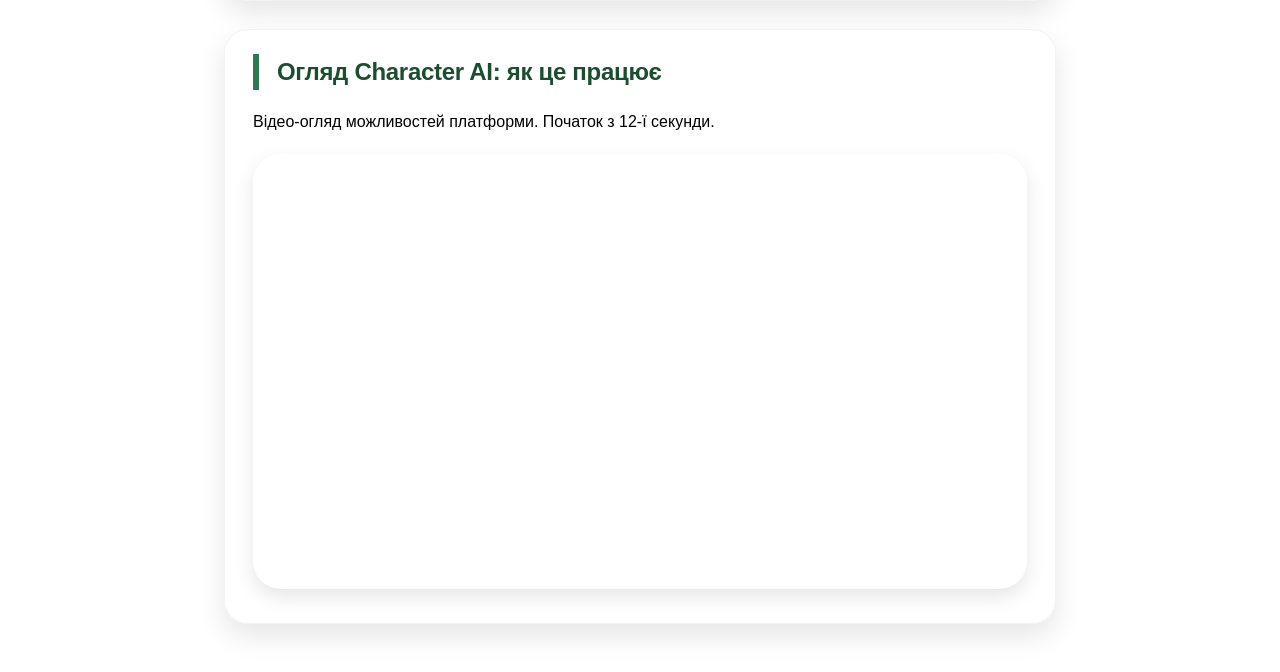
==== commit 580207c2: "p-work-5" ====
--- a/templates/CharacterAI.html
+++ b/templates/CharacterAI.html
@@ -92,14 +92,8 @@
 }
 
 @keyframes fadeInImage {
-    from {
-        opacity: 0;
-        transform: scale(0.97);
-    }
-    to {
-        opacity: 1;
-        transform: scale(1);
-    }
+    from { opacity: 0; transform: scale(0.97); }
+    to { opacity: 1; transform: scale(1); }
 }
 
 table {
@@ -139,10 +133,123 @@
 form button {
     background-color: #1f6e43;
     transition: 0.2s;
+    border: none;
+    color: white;
+    padding: 12px 24px;
+    border-radius: 40px;
+    font-weight: bold;
+    cursor: pointer;
+    font-size: 1rem;
 }
 form button:hover {
     background-color: #0f4a2e;
     transform: scale(1.02);
+}
+
+/* стилі для попапу */
+.modal-overlay {
+    position: fixed;
+    top: 0; left: 0; width: 100%; height: 100%;
+    background-color: rgba(0,0,0,0.5);
+    backdrop-filter: blur(4px);
+    display: flex;
+    align-items: center;
+    justify-content: center;
+    z-index: 1000;
+    opacity: 0;
+    visibility: hidden;
+    transition: opacity 0.25s ease, visibility 0.25s;
+}
+.modal-overlay.active {
+    opacity: 1;
+    visibility: visible;
+}
+.modal-card {
+    background: white;
+    border-radius: 32px;
+    padding: 28px 32px;
+    max-width: 420px;
+    width: 90%;
+    box-shadow: 0 30px 50px rgba(0,0,0,0.3);
+    text-align: center;
+    transform: scale(0.9);
+    transition: transform 0.25s cubic-bezier(0.34, 1.56, 0.64, 1);
+}
+.active .modal-card {
+    transform: scale(1);
+}
+.modal-card h3 {
+    margin-top: 0;
+    color: #1b4d2e;
+    font-size: 1.8rem;
+}
+.modal-card p {
+    margin: 16px 0 24px;
+    color: #2c3e2f;
+}
+.modal-close {
+    background: #1f6e43;
+    color: white;
+    border: none;
+    padding: 12px 28px;
+    border-radius: 40px;
+    font-weight: bold;
+    cursor: pointer;
+    transition: background 0.2s;
+}
+.modal-close:hover {
+    background: #0f4a2e;
+}
+
+/* стилі для вкладок */
+.tabs-section {
+    margin-top: 10px;
+}
+.tab-header {
+    display: flex;
+    gap: 8px;
+    flex-wrap: wrap;
+    margin-bottom: 20px;
+}
+.tab-btn {
+    background: #e2f0e6;
+    border: none;
+    padding: 12px 24px;
+    border-radius: 60px;
+    font-weight: 600;
+    color: #1a3b2e;
+    cursor: pointer;
+    transition: all 0.15s;
+    font-size: 1rem;
+    box-shadow: 0 2px 6px rgba(0,0,0,0.05);
+    border: 1px solid transparent;
+}
+.tab-btn:hover {
+    background: #c8e0d2;
+    transform: translateY(-2px);
+    box-shadow: 0 8px 12px rgba(0,0,0,0.08);
+}
+.tab-btn.active {
+    background: #1f6e43;
+    color: white;
+    box-shadow: 0 6px 12px rgba(31,110,67,0.3);
+}
+.tab-panel {
+    display: none;
+    background: #f9fbf9;
+    padding: 20px 24px;
+    border-radius: 28px;
+    border: 1px solid #d0e2d8;
+    animation: fadeInImage 0.25s ease;
+}
+.tab-panel.active {
+    display: block;
+}
+.tab-panel p {
+    margin: 0 0 12px;
+}
+.tab-panel ul {
+    margin: 8px 0 0;
 }
 
 @media only screen and (max-width: 600px) {
@@ -153,20 +260,13 @@
     form input, form select, form textarea { width: 100%; }
     form button { margin-left: 0; width: 100%; }
     th, td { padding: 8px 6px; font-size: 0.85rem; }
-}
-
-@media only screen and (min-width: 600px) {
-    #container { width: 90%; }
-}
-@media only screen and (min-width: 768px) {
-    #container { width: 85%; }
-}
-@media only screen and (min-width: 992px) {
-    #container { width: 75%; }
-}
-@media only screen and (min-width: 1200px) {
-    #container { width: 65%; }
-}
+    .tab-btn { padding: 10px 18px; font-size: 0.9rem; }
+}
+
+@media only screen and (min-width: 600px) { #container { width: 90%; } }
+@media only screen and (min-width: 768px) { #container { width: 85%; } }
+@media only screen and (min-width: 992px) { #container { width: 75%; } }
+@media only screen and (min-width: 1200px) { #container { width: 65%; } }
 
 .format-gallery {
     display: flex;
@@ -241,10 +341,7 @@
     margin-top: 8px;
     color: #2c3e2f;
 }
-
-.centered-text {
-    text-align: center;
-}
+.centered-text { text-align: center; }
 hr {
     margin: 20px 0;
     border: 0;
@@ -305,9 +402,40 @@
         </div>
     </div>
 
+    <!-- НОВА СЕКЦІЯ: ВКЛАДКИ (таби) -->
+    <div class="section tabs-section">
+        <h2>Дізнайтесь більше</h2>
+        <div class="tab-header">
+            <button class="tab-btn active" data-tab="tab1">Що нового?</button>
+            <button class="tab-btn" data-tab="tab2">Як створити бота</button>
+            <button class="tab-btn" data-tab="tab3">Поради експертів</button>
+        </div>
+        <div class="tab-content">
+            <div class="tab-panel active" id="tab1">
+                <p><strong>Оновлення 2026:</strong> Покращені моделі, швидші відповіді, нові голоси для персонажів. Також додано режим групових чатів з кількома AI.</p>
+                <p>Користувачі тепер можуть ділитися своїми персонажами у спільноті одним кліком.</p>
+            </div>
+            <div class="tab-panel" id="tab2">
+                <p>Створити власного персонажа дуже просто:</p>
+                <ul>
+                    <li>Натисніть “Create” у верхньому меню.</li>
+                    <li>Заповніть ім'я, привітання та опис характеру.</li>
+                    <li>Додайте аватар та визначте видимість (публічний/приватний).</li>
+                    <li>Почніть спілкування – AI навчається з кожним діалогом.</li>
+                </ul>
+            </div>
+            <div class="tab-panel" id="tab3">
+                <p>✔ Використовуйте конкретні привітання – це задає тон розмови.</p>
+                <p>✔ Регулярно оцінюйте відповіді (👍/👎) для покращення якості.</p>
+                <p>✔ Експериментуйте з "Definition" (розширений опис) для глибшої особистості.</p>
+                <p>✔ Спробуйте кімнати (Rooms) – можна об'єднати кількох персонажів в одному чаті.</p>
+            </div>
+        </div>
+    </div>
+
     <div class="section">
         <h2>Зв'яжіться з нами</h2>
-        <form action="#" method="post">
+        <form id="contactForm" action="#" method="post">
             <div class="form-group"><label for="firstname">First name *:</label><input type="text" id="firstname" name="firstname" required minlength="3" placeholder="введіть ім'я"></div>
             <div class="form-group"><label for="lastname">Last name *:</label><input type="text" id="lastname" name="lastname" required minlength="3" placeholder="введіть прізвище"></div>
             <div class="form-group"><label for="query">Type of query *:</label><select id="query" name="query" required><option value="">-- Оберіть тип --</option><option value="general">Загальне питання</option><option value="support">Технічна підтримка</option><option value="collab">Співпраця</option><option value="other">Інше</option></select></div>
@@ -374,5 +502,110 @@
     </div>
 </div>
 
+<!-- МОДАЛЬНЕ ВІКНО (попап) -->
+<div class="modal-overlay" id="successModal">
+    <div class="modal-card">
+        <h3>✅ Дякуємо!</h3>
+        <p>Ваше повідомлення успішно надіслано. Ми зв'яжемося з вами найближчим часом.</p>
+        <button class="modal-close" id="closeModalBtn">Закрити</button>
+    </div>
+</div>
+
+<script>
+    (function() {
+        "use strict";
+
+        // ---------- СПЛИВАЮЧИЙ ЕЛЕМЕНТ (попап) після submit ----------
+        const form = document.getElementById('contactForm');
+        const modalOverlay = document.getElementById('successModal');
+        const closeModalBtn = document.getElementById('closeModalBtn');
+
+        function showModal() {
+            modalOverlay.classList.add('active');
+        }
+        function hideModal() {
+            modalOverlay.classList.remove('active');
+        }
+
+        // Закриття по кнопці
+        if (closeModalBtn) {
+            closeModalBtn.addEventListener('click', hideModal);
+        }
+        // Закриття при кліку на overlay (фон)
+        modalOverlay.addEventListener('click', function(e) {
+            if (e.target === modalOverlay) {
+                hideModal();
+            }
+        });
+        // Закриття по клавіші Escape
+        document.addEventListener('keydown', function(e) {
+            if (e.key === 'Escape' && modalOverlay.classList.contains('active')) {
+                hideModal();
+            }
+        });
+
+        // Обробка відправки форми
+        form.addEventListener('submit', function(event) {
+            event.preventDefault();  // не перезавантажуємо сторінку
+
+            // Перевірка валідності (required, minlength тощо)
+            if (!form.checkValidity()) {
+                // Якщо не валідна – показати стандартні повідомлення браузера
+                form.reportValidity();
+                return;
+            }
+
+            // Якщо все добре – показуємо попап
+            showModal();
+
+            // Опціонально: очистити форму після успішної відправки (можна закоментовано)
+            // form.reset();
+        });
+
+        // ---------- ВКЛАДКИ (TABS) з підтримкою hover (додатково) ----------
+        const tabButtons = document.querySelectorAll('.tab-btn');
+        const tabPanels = document.querySelectorAll('.tab-panel');
+
+        function switchTab(tabId) {
+            // Вимикаємо активний клас у всіх кнопок і панелей
+            tabButtons.forEach(btn => btn.classList.remove('active'));
+            tabPanels.forEach(panel => panel.classList.remove('active'));
+
+            // Активуємо потрібну кнопку та панель
+            const activeBtn = Array.from(tabButtons).find(btn => btn.dataset.tab === tabId);
+            const activePanel = document.getElementById(tabId);
+            if (activeBtn) activeBtn.classList.add('active');
+            if (activePanel) activePanel.classList.add('active');
+        }
+
+        // Додаємо обробники на клік
+        tabButtons.forEach(btn => {
+            btn.addEventListener('click', function() {
+                const tabId = this.dataset.tab;
+                if (tabId) switchTab(tabId);
+            });
+
+            // * Додатково: перемикання при наведенні (hover) – згідно прикладу (можна залишити)
+            // Але щоб не заважати кліку, робимо hover тільки якщо явно потрібно.
+            // Згідно завдання "Додатково можна реалізувати переключення при наведенні курсова мишки"
+            btn.addEventListener('mouseenter', function() {
+                // Перемикаємо тільки якщо користувач хоче hover-навігацію;
+                // щоб не було конфлікту з кліком, додамо опціонально.
+                // Для демонстрації включаємо:
+                const tabId = this.dataset.tab;
+                if (tabId) switchTab(tabId);
+            });
+        });
+
+        // Ініціалізація: якщо жодна вкладка не активна, активуємо першу
+        const activeTabExists = Array.from(tabButtons).some(btn => btn.classList.contains('active'));
+        if (!activeTabExists && tabButtons.length > 0) {
+            const firstTabId = tabButtons[0].dataset.tab;
+            if (firstTabId) switchTab(firstTabId);
+        }
+
+    })();
+</script>
+
 </body>
 </html>
